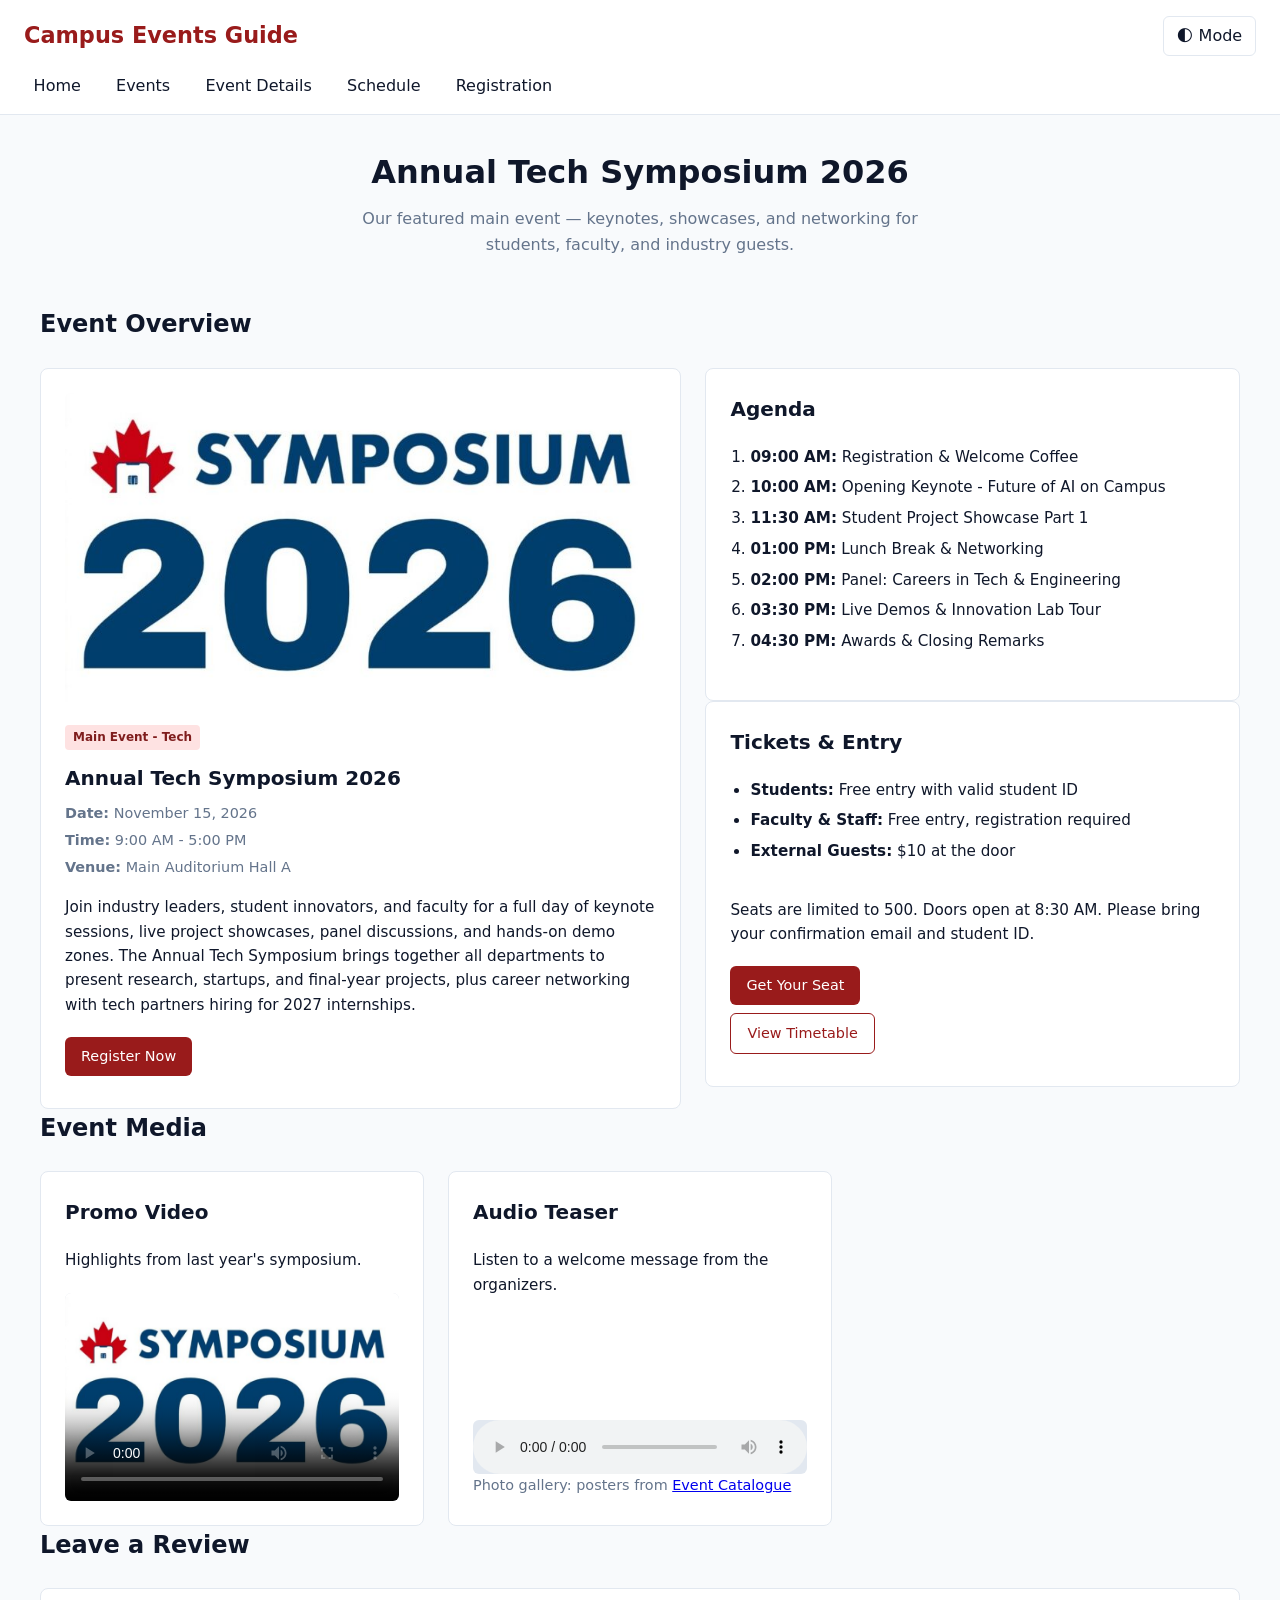
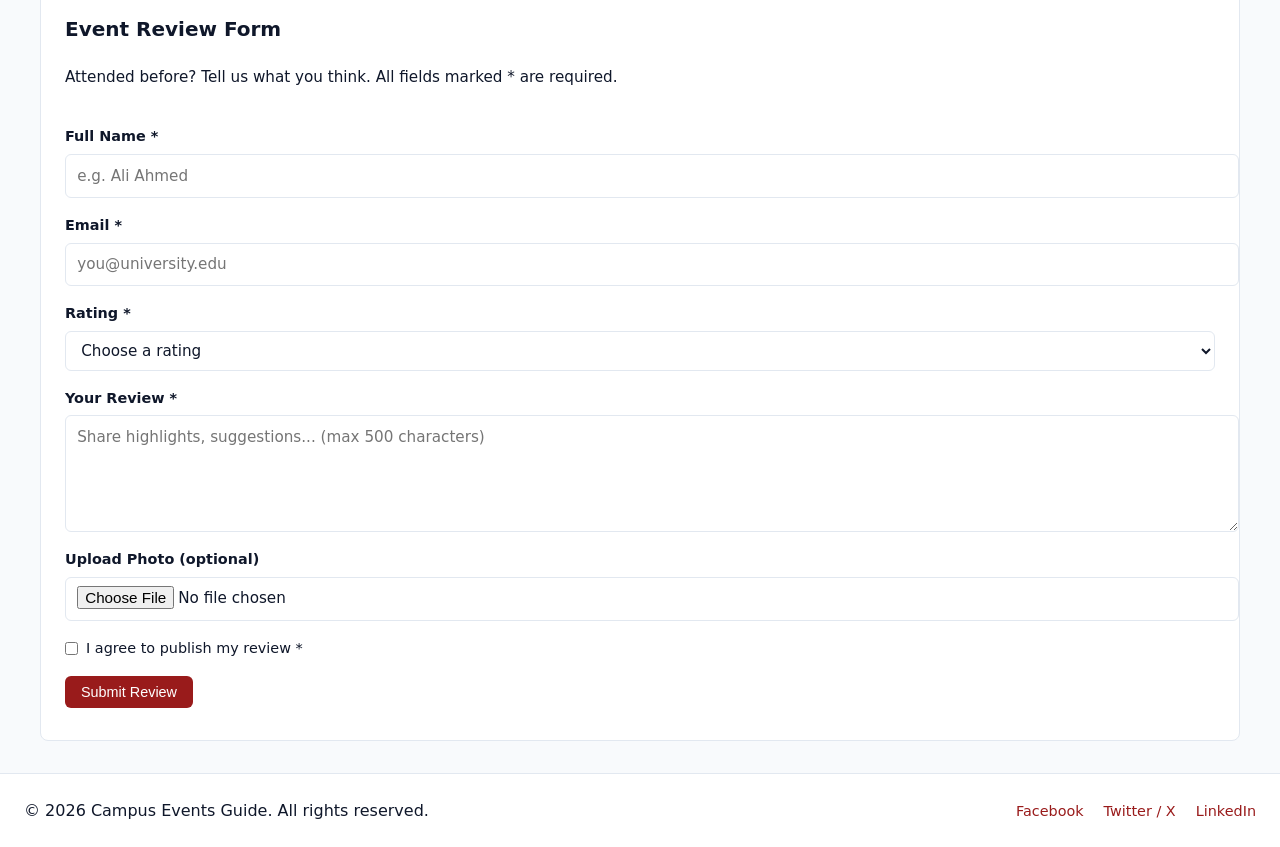
==== event-details.html @ 0d0a765c "Home and events Finshed last edits" ====
<!DOCTYPE html>
<html lang="en">
<head>
  <meta charset="UTF-8">
  <meta name="viewport" content="width=device-width, initial-scale=1.0">
  <title>Event Details - Campus Events Guide</title>
  <link rel="stylesheet" href="style.css">
</head>
<body>
  <input type="checkbox" id="theme-toggle" class="theme-toggle-checkbox">

  <div class="site-wrapper">
    <header class="site-header">
      <div class="header-top">
        <h1 class="logo">Campus Events Guide</h1>
        <label for="theme-toggle" class="theme-toggle-btn" title="Toggle Dark/Light Mode">
          🌓 Mode
        </label>
      </div>

      <nav class="main-nav">
        <ul>
          <li><a href="index.html">Home</a></li>
          <li><a href="events.html">Events</a></li>
          <li><a href="event-details.html" class="active">Event Details</a></li>
          <li><a href="schedule.html">Schedule</a></li>
          <li><a href="registration.html">Registration</a></li>
        </ul>
      </nav>
    </header>

    <main>
      <section class="hero-section">
        <h2>Annual Tech Symposium 2026</h2>
        <p>Our featured main event — keynotes, showcases, and networking for students, faculty, and industry guests.</p>
      </section>

      <section class="featured-events">
        <h2>Event Overview</h2>
        <div class="details-grid">
          <article class="event-card detail-main">
            <img class="detail-poster" src="Annual Tech Symposium 2026.jpeg" alt="Annual Tech Symposium 2026 poster showing main auditorium stage">
            <span class="badge">Main Event - Tech</span>
            <h3>Annual Tech Symposium 2026</h3>
            <p class="event-meta"><strong>Date:</strong> November 15, 2026</p>
            <p class="event-meta"><strong>Time:</strong> 9:00 AM - 5:00 PM</p>
            <p class="event-meta"><strong>Venue:</strong> Main Auditorium Hall A</p>
            <p class="event-desc">
              Join industry leaders, student innovators, and faculty for a full day of keynote sessions,
              live project showcases, panel discussions, and hands-on demo zones. The Annual Tech Symposium
              brings together all departments to present research, startups, and final-year projects,
              plus career networking with tech partners hiring for 2027 internships.
            </p>
            <a href="registration.html" class="btn">Register Now</a>
          </article>

          <div class="detail-side">
            <article class="event-card">
              <h3>Agenda</h3>
              <ol class="agenda-list">
                <li><strong>09:00 AM:</strong> Registration &amp; Welcome Coffee</li>
                <li><strong>10:00 AM:</strong> Opening Keynote - Future of AI on Campus</li>
                <li><strong>11:30 AM:</strong> Student Project Showcase Part 1</li>
                <li><strong>01:00 PM:</strong> Lunch Break &amp; Networking</li>
                <li><strong>02:00 PM:</strong> Panel: Careers in Tech &amp; Engineering</li>
                <li><strong>03:30 PM:</strong> Live Demos &amp; Innovation Lab Tour</li>
                <li><strong>04:30 PM:</strong> Awards &amp; Closing Remarks</li>
              </ol>
            </article>

            <article class="event-card ticket-box">
              <h3>Tickets &amp; Entry</h3>
              <ul class="ticket-list">
                <li><strong>Students:</strong> Free entry with valid student ID</li>
                <li><strong>Faculty &amp; Staff:</strong> Free entry, registration required</li>
                <li><strong>External Guests:</strong> $10 at the door</li>
              </ul>
              <p class="event-desc">Seats are limited to 500. Doors open at 8:30 AM. Please bring your confirmation email and student ID.</p>
              <a href="registration.html" class="btn">Get Your Seat</a>
              <a href="schedule.html" class="btn btn-secondary">View Timetable</a>
            </article>
          </div>
        </div>
      </section>

      <section class="featured-events">
        <h2>Event Media</h2>
        <div class="event-grid">
          <article class="event-card">
            <h3>Promo Video</h3>
            <p class="event-desc">Highlights from last year's symposium.</p>
            <video class="media-player" controls poster="Annual Tech Symposium 2026.jpeg">
              <source src="https://www.w3schools.com/html/mov_bbb.mp4" type="video/mp4">
              Your browser does not support the video tag.
            </video>
          </article>
          <article class="event-card">
            <h3>Audio Teaser</h3>
            <p class="event-desc">Listen to a welcome message from the organizers.</p>
            <audio class="media-player" controls>
              <source src="https://www.soundhelix.com/examples/mp3/SoundHelix-Song-1.mp3" type="audio/mpeg">
              Your browser does not support the audio element.
            </audio>
            <p class="event-meta">Photo gallery: posters from <a href="events.html">Event Catalogue</a></p>
          </article>
        </div>
      </section>

      <section class="featured-events">
        <h2>Leave a Review</h2>
        <article class="event-card form-card">
          <h3>Event Review Form</h3>
          <p class="event-desc">Attended before? Tell us what you think. All fields marked * are required.</p>
          <form action="#" method="post" enctype="multipart/form-data">
            <div class="form-group">
              <label for="review-name">Full Name *</label>
              <input type="text" id="review-name" name="review-name" required maxlength="50" placeholder="e.g. Ali Ahmed">
            </div>
            <div class="form-group">
              <label for="review-email">Email *</label>
              <input type="email" id="review-email" name="review-email" required placeholder="you@university.edu">
            </div>
            <div class="form-group">
              <label for="review-rating">Rating *</label>
              <select id="review-rating" name="review-rating" required>
                <option value="">Choose a rating</option>
                <option value="5">5 - Excellent</option>
                <option value="4">4 - Very Good</option>
                <option value="3">3 - Good</option>
                <option value="2">2 - Fair</option>
                <option value="1">1 - Poor</option>
              </select>
            </div>
            <div class="form-group">
              <label for="review-message">Your Review *</label>
              <textarea id="review-message" name="review-message" rows="4" required maxlength="500" placeholder="Share highlights, suggestions... (max 500 characters)"></textarea>
            </div>
            <div class="form-group">
              <label for="review-photo">Upload Photo (optional)</label>
              <input type="file" id="review-photo" name="review-photo" accept="image/*">
            </div>
            <div class="form-group form-check">
              <input type="checkbox" id="review-consent" name="review-consent" required>
              <label for="review-consent">I agree to publish my review *</label>
            </div>
            <button type="submit" class="btn">Submit Review</button>
          </form>
        </article>
      </section>
    </main>

    <footer class="site-footer">
      <p>&copy; 2026 Campus Events Guide. All rights reserved.</p>
      <ul class="social-links">
        <li><a href="https://facebook.com" target="_blank" rel="noopener">Facebook</a></li>
        <li><a href="https://x.com" target="_blank" rel="noopener">Twitter / X</a></li>
        <li><a href="https://linkedin.com" target="_blank" rel="noopener">LinkedIn</a></li>
      </ul>
    </footer>
  </div>
</body>
</html>
---- style.css ----
/* 1. CSS Variables (Theming & Color Palette)*/
:root {
  --bg-color: #f8fafc;
  --surface-color: #ffffff;
  --text-main: #0f172a;
  --text-muted: #64748b;   /*like date and venu in the card*/
  --primary: #991b1b;
  --primary-hover: #b91c1c;
  --border-color: #e2e8f0;
  --accent-badge: #fee2e2;   /* like the badge(main event) in the card*/
  --accent-badge-text: #7f1d1d;
}

/* 3l4an man5le4 el margin kbeer awii */
* {
  margin: 0;
  padding: 0;
}

body {
  font-family: system-ui;
  line-height: 1.6;
  background-color: var(--bg-color);
  color: var(--text-main);
}

/* 2. Pure CSS Dark Mode Implementation*/
.theme-toggle-checkbox {      /*without it the checkbox will be visible on the page mn foo2*/
  position: absolute;
  opacity: 0;
}

/* Dark Mode */
.theme-toggle-checkbox:checked ~ .site-wrapper {
  --bg-color: #1c1111;
  --surface-color: #2a1515;  /* like the card background color */
  --text-main: #f8fafc;
  --text-muted: #c9b8b8;
  --primary: #ef4444;
  --primary-hover: #f87171; 
  --border-color: #4a2a2a;
  --accent-badge: #683030;   /* like the badge(main event) in the card*/
  --accent-badge-text: #fecaca;
}

.site-wrapper {    /* wrapper for the entire site content to apply dark mode styles */
  background-color: var(--bg-color);
  color: var(--text-main);
  min-height: 100vh;
  display: flex;
  flex-direction: column;
}

/* 3. Header & Navigation (Flexbox Layout)*/
.site-header {
  background-color: var(--surface-color);
  border-bottom: 1px solid var(--border-color);
  padding: 1rem 1.5rem;  /* padding top and bottom 1rem, left and right 1.5rem to create a nice margin around header */
}

.header-top {
  display: flex; /*to make the logo and nav items in one line*/
  justify-content: space-between; /*puts first item at start, last item at end, and distributes remaining space evenly between items.*/
  align-items: center;
  margin-bottom: 1rem;
}

.logo {
  font-size: 1.4rem;
  font-weight: 700;
  color: var(--primary);
}
/*3l4n butthon el dark mode*/
.theme-toggle-btn {            
  cursor: pointer;
  padding: 0.4rem 0.8rem;
  border: 1px solid var(--border-color);
  border-radius: 6px;
}

.theme-toggle-btn:hover {
  background-color: var(--border-color);
}

.main-nav ul {
  display: flex; /*to be in one line*/
  gap: 1rem;
  list-style: none;  /*tp remove the defult bullet points =*/
}

.main-nav a {  /*Home Events Event Details ... etc*/
  text-decoration: none;
  color: var(--text-main);
  font-weight: 500;
  padding: 0.3rem 0.6rem;
  border-radius: 4px;
}

.main-nav a:hover {
  color: var(--primary);
  background-color: var(--accent-badge);
}

/* 4. Main Content & Grid Layout*/
main {
  max-width: 1200px;
  margin: auto;
  padding: 2rem 1.5rem; /*centers a block element horizontally*/
}

.hero-section {   /*Welcome to Campus Life statment and therir details */
  text-align: center;
  margin-bottom: 3rem;
}

.hero-section h2 {
  font-size: 2rem;
  margin-bottom: 0.5rem;
}

.hero-section p {
  color: var(--text-muted);
  max-width: 600px;
  margin: 0 auto;
}

.featured-events h2 {
  font-size: 1.5rem;
  margin-bottom: 1.5rem;
}

/* Event Grid Layout */
.event-grid {
  display: grid;
  grid-template-columns: 1fr;
  gap: 1.5rem;
}

.event-card {
  background-color: var(--surface-color);
  border: 1px solid var(--border-color);
  border-radius: 8px;
  padding: 1.5rem;
  display: flex;
  flex-direction: column;
  transition: transform 0.2s ease, box-shadow 0.2s ease;
}

.event-card:hover {
  transform: translateY(-4px);
  box-shadow: 0 10px 15px -3px rgba(0, 0, 0, 0.1);
}

.badge {     /* like the badge(main event) in the card*/
  align-self: flex-start; /*to make the badge align to the left of the card. works only when the parent has display: flex;*/
  background-color: var(--accent-badge);
  color: var(--accent-badge-text);
  font-size: 0.75rem;
  font-weight: 600;
  padding: 0.2rem 0.5rem;
  border-radius: 4px;
  margin-bottom: 0.75rem;
}

.event-card h3 {
  font-size: 1.25rem;
  margin-bottom: 0.5rem;
}

/*Events padge/*

/* catalogue posters */
.event-poster {
  width: 100%;
  height: 160px;
  object-fit: cover;
  border-radius: 6px;
  margin-bottom: 0.75rem;
  background-color: var(--border-color);
}

.past-events {
  margin-top: 2.5rem;
}


.event-meta {    /*details of the event like date */
  font-size: 0.9rem;
  color: var(--text-muted);
  margin-bottom: 0.25rem;
}

.event-desc {   /*event descreption i t he card*/
  margin: 0.75rem 0 1.25rem;
  font-size: 0.95rem;
  flex: 1;
}

.btn {
  align-self: flex-start;
  text-decoration: none;
  background-color: var(--primary);
  color: #ffffff;
  padding: 0.5rem 1rem;
  border-radius: 6px;
  font-weight: 500;
  font-size: 0.9rem;
  transition: background-color 0.2s ease;
  margin-bottom: 0.5rem;
}

.btn:hover {
  background-color: var(--primary-hover);
  transform: translateY(-1px);
}

/* View Schedule button in events details page */
.btn-secondary {
  background-color: transparent;
  color: var(--primary);
  border: 1px solid var(--primary);
}

.btn-secondary:hover {
  background-color: var(--accent-badge);
  color: var(--accent-badge-text);
  transform: translateY(-1px);
}
/*5. Event Details, Schedule Table & Forms (same card system) */
.details-grid {
  display: grid;
  /* turns an element into a grid containervs display:flex (1D - row or column), grid is 2D - row and column at same time.*/
  gap: 1.5rem;
}

.detail-poster {
  width: 100%;
  height: 260px;
  object-fit: cover;
  border-radius: 6px;
  margin-bottom: 0.75rem;
  background-color: var(--border-color);
}
/*///////////////////////////////////////*/
.agenda-list,
.ticket-list {
  margin: 0.75rem 0 1rem 1.25rem;
  font-size: 0.95rem;
}

.agenda-list li,
.ticket-list li {
  margin-bottom: 0.4rem;
}

.media-player {
  width: 100%;
  max-width: 100%;
  border-radius: 6px;
  background-color: var(--border-color);
}

/* ---- Schedule hero + legend ---- */
.schedule-hero p {
  margin-bottom: 1rem;
}

.schedule-legend {
  display: flex;
  flex-wrap: wrap;
  justify-content: center;
  gap: 0.75rem 1.25rem;
  list-style: none;
  font-size: 0.85rem;
  color: var(--text-muted);
}

.schedule-legend li {
  display: flex;
  align-items: center;
  gap: 0.4rem;
}

.dot {
  width: 0.7rem;
  height: 0.7rem;
  border-radius: 50%;
  display: inline-block;
}

.dot-main { background-color: var(--primary); }
.dot-tech { background-color: #2563eb; }
.dot-culture { background-color: #9333ea; }
.dot-career { background-color: #059669; }

/* ---- Enhanced timetable ---- */
.schedule-section h2 {
  display: flex;
  align-items: center;
  gap: 0.6rem;
}

.table-wrapper {
  overflow-x: auto;
  background-color: var(--surface-color);
  border: 1px solid var(--border-color);
  border-radius: 12px;
  box-shadow: 0 8px 20px -12px rgba(0, 0, 0, 0.25);
}

.schedule-table {
  width: 100%;
  border-collapse: collapse;
  font-size: 0.95rem;
}

.schedule-table caption {
  text-align: left;
  font-size: 0.85rem;
  color: var(--text-muted);
  padding: 0.9rem 1rem 0.4rem;
  caption-side: top;
}

/* Complex selector: header row styling */
.schedule-table thead tr th {
  background-color: var(--primary);
  color: #ffffff;
  font-weight: 700;
  text-transform: uppercase;
  letter-spacing: 0.05em;
  font-size: 0.8rem;
  text-align: left;
  padding: 0.9rem 1rem;
  white-space: nowrap;
}

.schedule-table thead tr th:first-child {
  border-top-left-radius: 12px;
}

.schedule-table thead tr th:last-child {
  border-top-right-radius: 12px;
}

.schedule-table tbody tr {
  border-bottom: 1px solid var(--border-color);
  transition: background-color 0.2s ease, transform 0.2s ease;
}

/* Zebra striping */
.schedule-table tbody tr:nth-child(even) {
  background-color: var(--bg-color);
}

.schedule-table tbody tr:last-child {
  border-bottom: none;
}

/* Complex selector: row hover highlights every cell */
.schedule-table tbody tr:hover td {
  background-color: var(--accent-badge);
}

.schedule-table td {
  padding: 0.9rem 1rem;
  vertical-align: middle;
}

.schedule-table tbody tr:hover td:first-child {
  border-left: 4px solid var(--primary);
  padding-left: calc(1rem - 4px);
}

.schedule-table a {
  color: var(--primary);
  font-weight: 700;
  text-decoration: none;
  transition: opacity 0.2s ease;
}

.schedule-table a:hover {
  text-decoration: underline;
  opacity: 0.85;
}

/* Featured row */
.highlight-row {
  background-color: var(--accent-badge);
  border-left: 4px solid var(--primary);
}

.highlight-row td:first-child {
  padding-left: calc(1rem - 4px);
}

/* Pills and badges inside table */
.time-pill,
.venue-pill {
  display: inline-block;
  padding: 0.25rem 0.7rem;
  border-radius: 999px;
  font-size: 0.85rem;
  font-weight: 600;
  white-space: nowrap;
  border: 1px solid var(--border-color);
  background-color: var(--bg-color);
  transition: background-color 0.2s ease, border-color 0.2s ease;
}

.schedule-table tbody tr:hover .time-pill,
.schedule-table tbody tr:hover .venue-pill {
  background-color: var(--surface-color);
  border-color: var(--primary);
}

.date-text {
  font-weight: 600;
  white-space: nowrap;
}

.cat-badge {
  display: inline-block;
  font-size: 0.72rem;
  font-weight: 700;
  text-transform: uppercase;
  letter-spacing: 0.04em;
  padding: 0.15rem 0.5rem;
  border-radius: 999px;
  margin-left: 0.4rem;
  vertical-align: middle;
}

.cat-tech { background-color: #dbeafe; color: #1e40af; }
.cat-culture { background-color: #f3e8ff; color: #6b21a8; }
.cat-career { background-color: #d1fae5; color: #065f46; }

.schedule-table .badge {
  margin-bottom: 0;
  margin-left: 0.4rem;
  vertical-align: middle;
}

/* Schedule note card below table */
.schedule-note-card {
  margin-top: 1.5rem;
  border-left: 4px solid var(--primary);
  flex-direction: row;
  flex-wrap: wrap;
  align-items: center;
  justify-content: space-between;
  gap: 1rem;
}

.schedule-note-actions {
  display: flex;
  flex-wrap: wrap;
  gap: 0.5rem;
}

.schedule-note-actions .btn {
  align-self: center;
}

/* ---- Forms ---- */
.form-card {
  align-items: stretch;
}

.form-card form {
  display: flex;
  flex-direction: column;
  gap: 1rem;
  margin-top: 1rem;
}

.form-row {
  display: grid;
  grid-template-columns: 1fr;
  gap: 1rem;
}

.form-group {
  display: flex;
  flex-direction: column;
  gap: 0.35rem;
}

.form-group label,
.form-group legend {
  font-weight: 600;
  font-size: 0.9rem;
}

fieldset.form-group {
  border: 1px solid var(--border-color);
  border-radius: 6px;
  padding: 0.75rem;
}

.form-group input:not([type="checkbox"]):not([type="radio"]):not([type="range"]):not([type="color"]),
.form-group select,
.form-group textarea {
  width: 100%;
  max-width: 100%;
  padding: 0.55rem 0.7rem;
  border: 1px solid var(--border-color);
  border-radius: 6px;
  background-color: var(--surface-color);
  color: var(--text-main);
  font: inherit;
  font-size: 0.95rem;
  transition: border-color 0.2s ease, box-shadow 0.2s ease;
}

.form-group input:focus,
.form-group select:focus,
.form-group textarea:focus {
  outline: none;
  border-color: var(--primary);
  box-shadow: 0 0 0 3px var(--accent-badge);
}

.form-group input[type="color"] {
  width: 3rem;
  height: 2.2rem;
  padding: 0;
  border: 1px solid var(--border-color);
  border-radius: 6px;
  background-color: var(--surface-color);
}

.form-group input[type="range"] {
  width: 100%;
  accent-color: var(--primary);
}

.form-check {
  flex-direction: row;
  align-items: center;
  gap: 0.5rem;
}

.form-check label {
  font-weight: 500;
}

.form-card button {
  border: none;
  cursor: pointer;
}

/* ==========================================================================
    6. Footer Layout (Flexbox)
   ========================================================================== */
.site-footer {
  background-color: var(--surface-color);
  border-top: 1px solid var(--border-color);
  padding: 1.5rem;
  display: flex;
  flex-direction: column;
  align-items: center;
  gap: 1rem;
  text-align: center;
}

.social-links {
  display: flex;
  list-style: none;
  gap: 1.25rem;
}

.social-links a {
  color: var(--primary);
  text-decoration: none;
  font-size: 0.9rem;
  transition: opacity 0.2s ease;
}

.social-links a:hover {
  text-decoration: underline;
  opacity: 0.8;
}

/* ==========================================================================
   6. Responsive Breakpoints
   ========================================================================== */
/* Tablet (around 768px) */
@media (min-width: 768px) {
  .event-grid {
    grid-template-columns: repeat(2, 1fr);
  }

  .form-row {
    grid-template-columns: 1fr 1fr;
  }

  .schedule-table td {
    padding: 1rem 1.1rem;
  }

  .site-footer {
    flex-direction: row;
    justify-content: space-between;
  }
}

/* Desktop (around 1024px to 1280px) */
@media (min-width: 1024px) {
  .event-grid {
    grid-template-columns: repeat(3, 1fr);
  }

  /* Details page: main info + side agenda/tickets */
  .details-grid {
    grid-template-columns: 1.2fr 1fr;
  }

  .detail-poster {
    height: 320px;
  }
}

/* Mobile: turn timetable into stacked cards, no horizontal scroll */
@media (max-width: 640px) {
  .schedule-table thead {
    position: absolute;
    left: -9999px;
    top: -9999px;
  }

  .schedule-table,
  .schedule-table tbody,
  .schedule-table tr,
  .schedule-table td {
    display: block;
    width: 100%;
  }

  .schedule-table tbody tr {
    border: 1px solid var(--border-color);
    border-radius: 10px;
    margin: 0.75rem;
    padding: 0.25rem 0;
    background-color: var(--surface-color);
  }

  .schedule-table tbody tr:nth-child(even) {
    background-color: var(--surface-color);
  }

  .schedule-table td {
    border: none;
    padding: 0.5rem 1rem;
  }

  /* Complex selector: label each cell with its column heading */
  .schedule-table td::before {
    content: attr(data-label);
    display: block;
    font-size: 0.72rem;
    font-weight: 700;
    text-transform: uppercase;
    letter-spacing: 0.06em;
    color: var(--text-muted);
    margin-bottom: 0.15rem;
  }

  .schedule-table tbody tr:hover td:first-child {
    border-left: none;
    padding-left: 1rem;
  }

  .highlight-row {
    border-left: 1px solid var(--border-color);
    border-top: 4px solid var(--primary);
  }

  .highlight-row td:first-child {
    padding-left: 1rem;
  }

  .time-pill,
  .venue-pill,
  .date-text {
    white-space: normal;
  }

  .schedule-note-card {
    flex-direction: column;
    align-items: flex-start;
  }
}
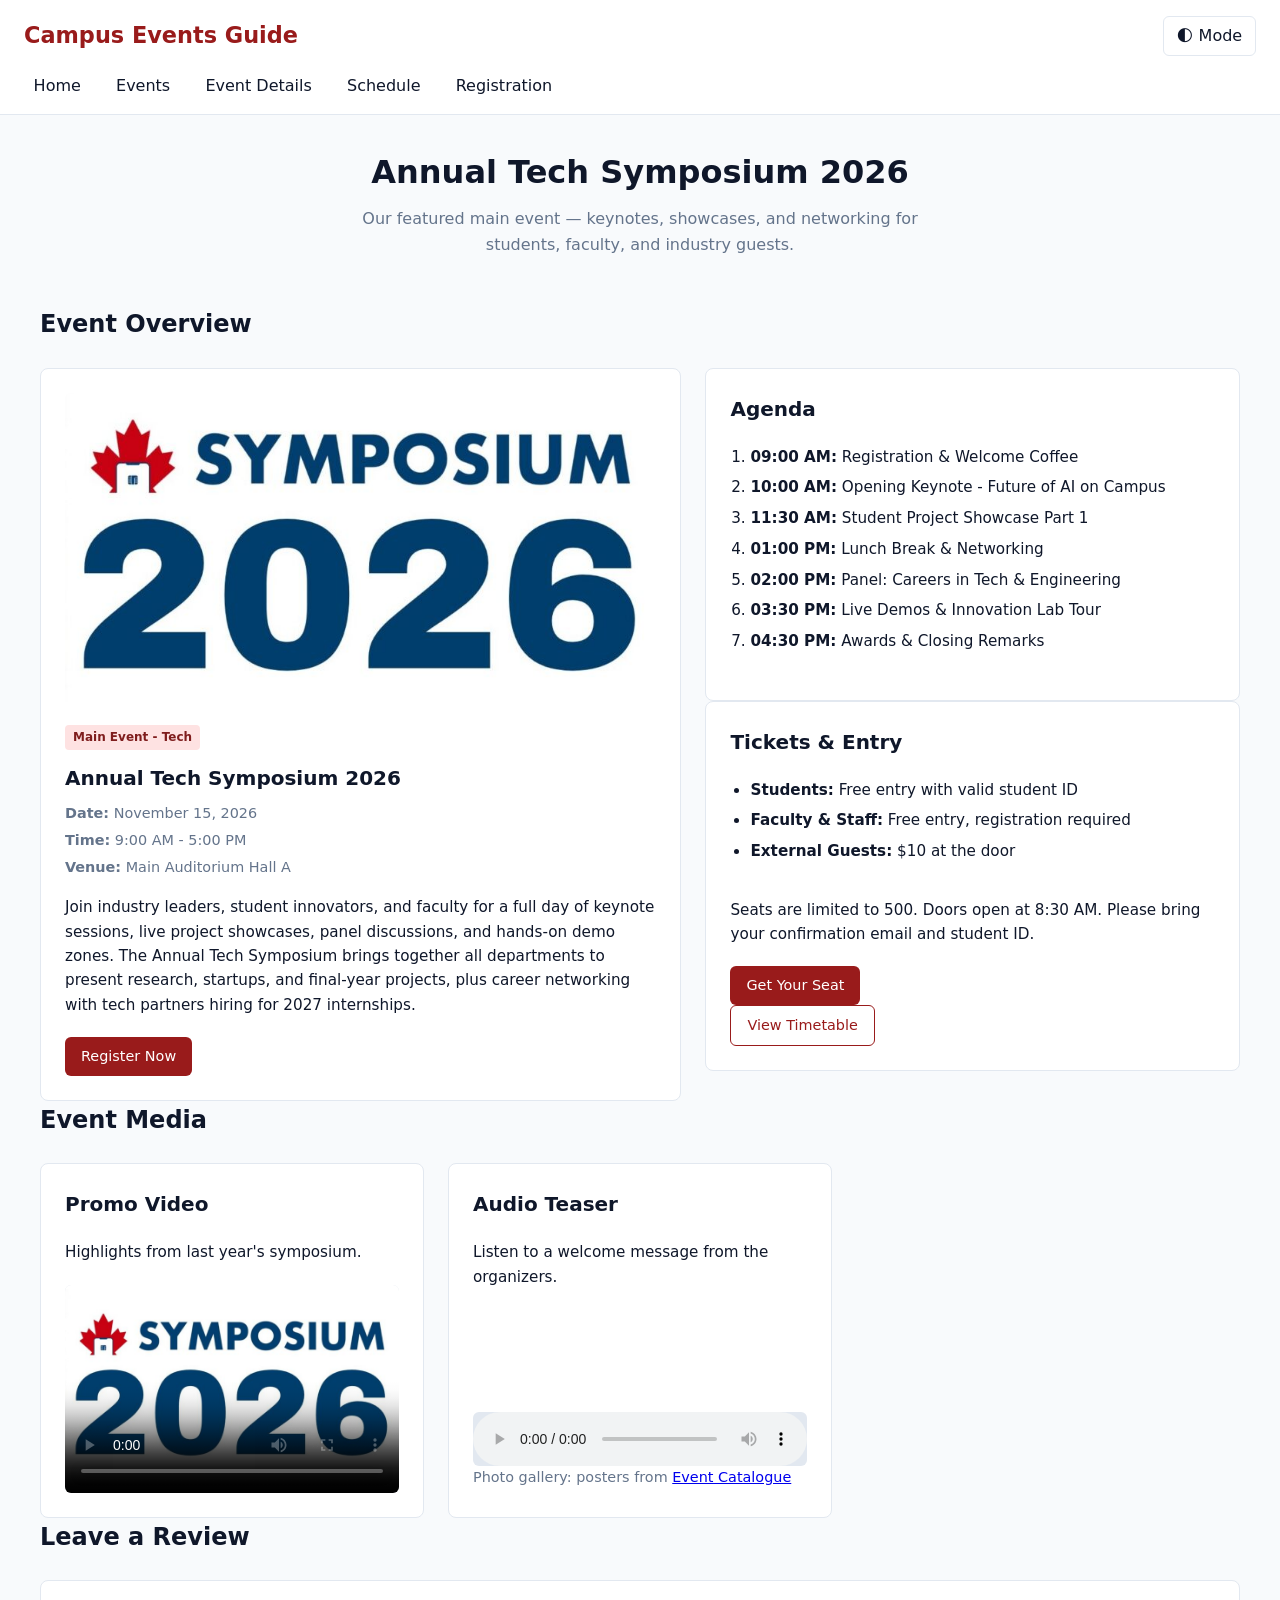
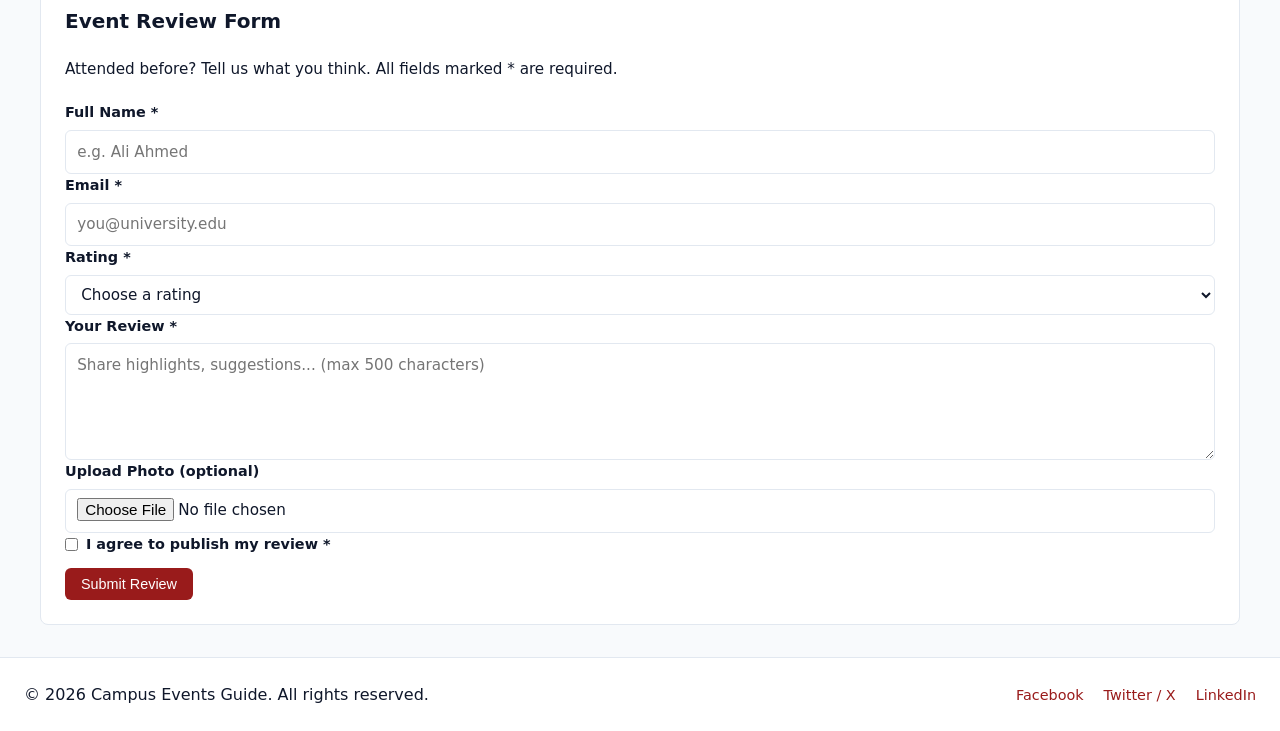
==== commit 024a7e2c: "missing req done" ====
--- a/event-details.html
+++ b/event-details.html
@@ -39,7 +39,7 @@
         <h2>Event Overview</h2>
         <div class="details-grid">
           <article class="event-card detail-main">
-            <img class="detail-poster" src="Annual Tech Symposium 2026.jpeg" alt="Annual Tech Symposium 2026 poster showing main auditorium stage">
+            <img class="detail-poster" src="assets/Annual%20Tech%20Symposium%202026.jpeg" alt="Annual Tech Symposium 2026 poster showing main auditorium stage">
             <span class="badge">Main Event - Tech</span>
             <h3>Annual Tech Symposium 2026</h3>
             <p class="event-meta"><strong>Date:</strong> November 15, 2026</p>
@@ -89,7 +89,7 @@
           <article class="event-card">
             <h3>Promo Video</h3>
             <p class="event-desc">Highlights from last year's symposium.</p>
-            <video class="media-player" controls poster="Annual Tech Symposium 2026.jpeg">
+            <video class="media-player" controls poster="assets/Annual%20Tech%20Symposium%202026.jpeg">
               <source src="https://www.w3schools.com/html/mov_bbb.mp4" type="video/mp4">
               Your browser does not support the video tag.
             </video>
--- a/style.css
+++ b/style.css
@@ -62,6 +62,8 @@
   display: flex; /*to make the logo and nav items in one line*/
   justify-content: space-between; /*puts first item at start, last item at end, and distributes remaining space evenly between items.*/
   align-items: center;
+  flex-wrap: wrap; /*allow the logo and toggle to drop to a new line on very narrow screens*/
+  gap: 0.5rem;
   margin-bottom: 1rem;
 }
 
@@ -84,6 +86,7 @@
 
 .main-nav ul {
   display: flex; /*to be in one line*/
+  flex-wrap: wrap; /*wrap nav links instead of overflowing horizontally at 375px*/
   gap: 1rem;
   list-style: none;  /*tp remove the defult bullet points =*/
 }
@@ -206,7 +209,7 @@
   font-weight: 500;
   font-size: 0.9rem;
   transition: background-color 0.2s ease;
-  margin-bottom: 0.5rem;
+        
 }
 
 .btn:hover {
@@ -220,7 +223,10 @@
   color: var(--primary);
   border: 1px solid var(--primary);
 }
-
+.btn-secondary:focus {
+  outline: none;
+  box-shadow: 0 0 0 3px var(--accent-badge);
+}
 .btn-secondary:hover {
   background-color: var(--accent-badge);
   color: var(--accent-badge-text);
@@ -260,17 +266,11 @@
   background-color: var(--border-color);
 }
 
-/* ---- Schedule hero + legend ---- */
-.schedule-hero p {
-  margin-bottom: 1rem;
-}
-
 .schedule-legend {
   display: flex;
-  flex-wrap: wrap;
+  flex-wrap: wrap; /*keep legend items from overflowing on small screens*/
   justify-content: center;
   gap: 0.75rem 1.25rem;
-  list-style: none;
   font-size: 0.85rem;
   color: var(--text-muted);
 }
@@ -285,32 +285,24 @@
   width: 0.7rem;
   height: 0.7rem;
   border-radius: 50%;
-  display: inline-block;
-}
-
+}
 .dot-main { background-color: var(--primary); }
 .dot-tech { background-color: #2563eb; }
 .dot-culture { background-color: #9333ea; }
 .dot-career { background-color: #059669; }
 
 /* ---- Enhanced timetable ---- */
-.schedule-section h2 {
-  display: flex;
-  align-items: center;
-  gap: 0.6rem;
-}
-
 .table-wrapper {
-  overflow-x: auto;
   background-color: var(--surface-color);
   border: 1px solid var(--border-color);
   border-radius: 12px;
   box-shadow: 0 8px 20px -12px rgba(0, 0, 0, 0.25);
+  overflow-x: auto; /*let the timetable scroll inside its wrapper instead of the page*/
 }
 
 .schedule-table {
   width: 100%;
-  border-collapse: collapse;
+  border-collapse: collapse;   /* removes the space between table cells */
   font-size: 0.95rem;
 }
 
@@ -319,20 +311,15 @@
   font-size: 0.85rem;
   color: var(--text-muted);
   padding: 0.9rem 1rem 0.4rem;
-  caption-side: top;
 }
 
 /* Complex selector: header row styling */
-.schedule-table thead tr th {
+.schedule-table thead tr th {     /*headr row of the table*/
   background-color: var(--primary);
-  color: #ffffff;
-  font-weight: 700;
-  text-transform: uppercase;
-  letter-spacing: 0.05em;
-  font-size: 0.8rem;
+    color: #ffffff;
+    text-transform: uppercase;
   text-align: left;
   padding: 0.9rem 1rem;
-  white-space: nowrap;
 }
 
 .schedule-table thead tr th:first-child {
@@ -341,36 +328,12 @@
 
 .schedule-table thead tr th:last-child {
   border-top-right-radius: 12px;
-}
-
-.schedule-table tbody tr {
-  border-bottom: 1px solid var(--border-color);
-  transition: background-color 0.2s ease, transform 0.2s ease;
-}
-
-/* Zebra striping */
-.schedule-table tbody tr:nth-child(even) {
-  background-color: var(--bg-color);
-}
-
-.schedule-table tbody tr:last-child {
-  border-bottom: none;
-}
-
+  }
 /* Complex selector: row hover highlights every cell */
 .schedule-table tbody tr:hover td {
   background-color: var(--accent-badge);
 }
-
-.schedule-table td {
-  padding: 0.9rem 1rem;
-  vertical-align: middle;
-}
-
-.schedule-table tbody tr:hover td:first-child {
-  border-left: 4px solid var(--primary);
-  padding-left: calc(1rem - 4px);
-}
+  
 
 .schedule-table a {
   color: var(--primary);
@@ -379,7 +342,7 @@
   transition: opacity 0.2s ease;
 }
 
-.schedule-table a:hover {
+.schedule-table a:hover {             /*3l4an lma ados 3la awel link fe el table yeb2a fe hover 3la el link/*/
   text-decoration: underline;
   opacity: 0.85;
 }
@@ -397,12 +360,10 @@
 /* Pills and badges inside table */
 .time-pill,
 .venue-pill {
-  display: inline-block;
   padding: 0.25rem 0.7rem;
   border-radius: 999px;
   font-size: 0.85rem;
   font-weight: 600;
-  white-space: nowrap;
   border: 1px solid var(--border-color);
   background-color: var(--bg-color);
   transition: background-color 0.2s ease, border-color 0.2s ease;
@@ -420,58 +381,27 @@
 }
 
 .cat-badge {
-  display: inline-block;
   font-size: 0.72rem;
   font-weight: 700;
-  text-transform: uppercase;
   letter-spacing: 0.04em;
   padding: 0.15rem 0.5rem;
   border-radius: 999px;
   margin-left: 0.4rem;
-  vertical-align: middle;
 }
 
 .cat-tech { background-color: #dbeafe; color: #1e40af; }
 .cat-culture { background-color: #f3e8ff; color: #6b21a8; }
 .cat-career { background-color: #d1fae5; color: #065f46; }
-
-.schedule-table .badge {
-  margin-bottom: 0;
-  margin-left: 0.4rem;
-  vertical-align: middle;
-}
 
 /* Schedule note card below table */
 .schedule-note-card {
   margin-top: 1.5rem;
   border-left: 4px solid var(--primary);
-  flex-direction: row;
-  flex-wrap: wrap;
+  display: flex;
+    flex-direction: row;
   align-items: center;
   justify-content: space-between;
   gap: 1rem;
-}
-
-.schedule-note-actions {
-  display: flex;
-  flex-wrap: wrap;
-  gap: 0.5rem;
-}
-
-.schedule-note-actions .btn {
-  align-self: center;
-}
-
-/* ---- Forms ---- */
-.form-card {
-  align-items: stretch;
-}
-
-.form-card form {
-  display: flex;
-  flex-direction: column;
-  gap: 1rem;
-  margin-top: 1rem;
 }
 
 .form-row {
@@ -498,22 +428,21 @@
   padding: 0.75rem;
 }
 
-.form-group input:not([type="checkbox"]):not([type="radio"]):not([type="range"]):not([type="color"]),
+.form-group input:not([type="checkbox"]):not([type="radio"]):not([type="range"]):not([type="color"]), /* all input types except checkbox, radio, range, and color */
 .form-group select,
 .form-group textarea {
-  width: 100%;
-  max-width: 100%;
+
   padding: 0.55rem 0.7rem;
   border: 1px solid var(--border-color);
   border-radius: 6px;
   background-color: var(--surface-color);
   color: var(--text-main);
-  font: inherit;
+  font: inherit; /* inherit font properties from parent */
   font-size: 0.95rem;
   transition: border-color 0.2s ease, box-shadow 0.2s ease;
 }
 
-.form-group input:focus,
+.form-group input:focus,    /*3l4an lma ados 3la el input yeb2a fe hover 3la el input/*/
 .form-group select:focus,
 .form-group textarea:focus {
   outline: none;
@@ -521,14 +450,7 @@
   box-shadow: 0 0 0 3px var(--accent-badge);
 }
 
-.form-group input[type="color"] {
-  width: 3rem;
-  height: 2.2rem;
-  padding: 0;
-  border: 1px solid var(--border-color);
-  border-radius: 6px;
-  background-color: var(--surface-color);
-}
+
 
 .form-group input[type="range"] {
   width: 100%;
@@ -541,13 +463,13 @@
   gap: 0.5rem;
 }
 
-.form-check label {
-  font-weight: 500;
-}
+
 
 .form-card button {
   border: none;
   cursor: pointer;
+  margin-top: 0.75rem;
+
 }
 
 /* ==========================================================================
